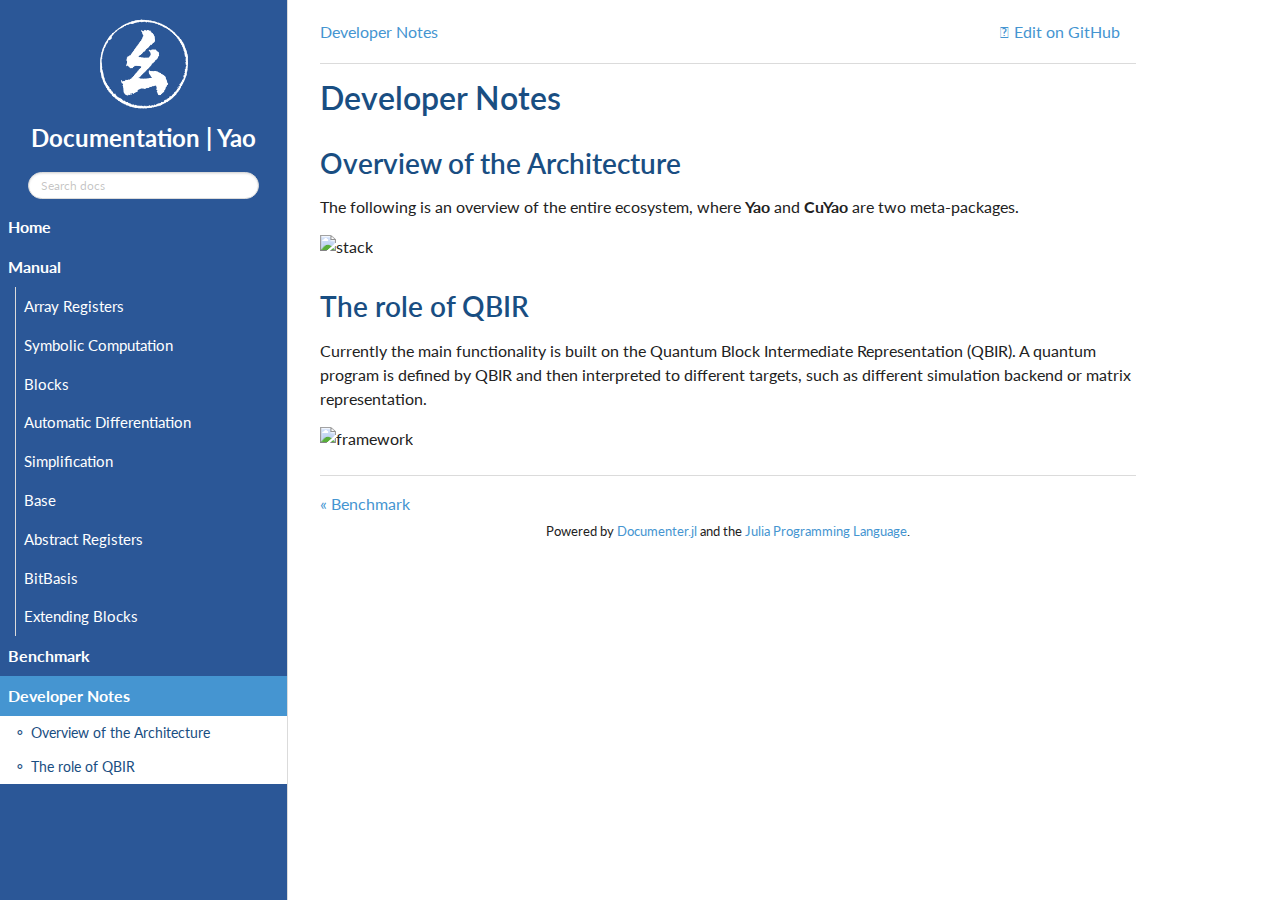
==== dev/dev/index.html @ 6c4d2ef2 "build based on 94b2164" ====
<!DOCTYPE html>
<html lang="en"><head><meta charset="UTF-8"/><meta name="viewport" content="width=device-width, initial-scale=1.0"/><title>Developer Notes · Documentation | Yao</title><link href="https://fonts.googleapis.com/css?family=Lato|Roboto+Mono" rel="stylesheet" type="text/css"/><link href="https://cdnjs.cloudflare.com/ajax/libs/font-awesome/5.15.0/css/fontawesome.min.css" rel="stylesheet" type="text/css"/><link href="https://cdnjs.cloudflare.com/ajax/libs/font-awesome/5.15.0/css/solid.min.css" rel="stylesheet" type="text/css"/><link href="https://cdnjs.cloudflare.com/ajax/libs/font-awesome/5.15.0/css/brands.min.css" rel="stylesheet" type="text/css"/><link href="https://cdnjs.cloudflare.com/ajax/libs/KaTeX/0.11.1/katex.min.css" rel="stylesheet" type="text/css"/><script>documenterBaseURL=".."</script><script src="https://cdnjs.cloudflare.com/ajax/libs/require.js/2.3.6/require.min.js" data-main="../assets/documenter.js"></script><script src="../siteinfo.js"></script><script src="../../versions.js"></script><link class="docs-theme-link" rel="stylesheet" type="text/css" href="../assets/themes/documenter-dark.css" data-theme-name="documenter-dark" data-theme-primary-dark/><link class="docs-theme-link" rel="stylesheet" type="text/css" href="../assets/themes/documenter-light.css" data-theme-name="documenter-light" data-theme-primary/><script src="../assets/themeswap.js"></script><link href="../assets/themes/indigo.css" rel="stylesheet" type="text/css"/><link href="https://yaoquantum.org/assets/favicon-light.ico" rel="icon" type="image/x-icon"/><link href="https://cdnjs.cloudflare.com/ajax/libs/tocbot/4.11.1/tocbot.css" rel="stylesheet" type="text/css"/><style> .toc-list { padding-left: 20px; } @media only screen and (min-width: 1841px) { .docs-main { margin-left: 40rem !important } } </style></head><body><div id="documenter"><div class="js-toc" style="margin-left: 100rem;min-width: 25rem;z-index: 10;display: block;position: fixed; top: 0"></div><nav class="docs-sidebar"><a class="docs-logo" href="../index.html"><img src="../assets/logo.png" alt="Documentation | Yao logo"/></a><div class="docs-package-name"><span class="docs-autofit">Documentation | Yao</span></div><form class="docs-search" action="../search.html"><input class="docs-search-query" id="documenter-search-query" name="q" type="text" placeholder="Search docs"/></form><ul class="docs-menu"><li><a class="tocitem" href="../index.html">Home</a></li><li><span class="tocitem">Manual</span><ul><li><a class="tocitem" href="../man/array_registers.html">Array Registers</a></li><li><a class="tocitem" href="../man/symbolic.html">Symbolic Computation</a></li><li><a class="tocitem" href="../man/blocks.html">Blocks</a></li><li><a class="tocitem" href="../man/automatic_differentiation.html">Automatic Differentiation</a></li><li><a class="tocitem" href="../man/simplification.html">Simplification</a></li><li><a class="tocitem" href="../man/base.html">Base</a></li><li><a class="tocitem" href="../man/registers.html">Abstract Registers</a></li><li><a class="tocitem" href="../man/bitbasis.html">BitBasis</a></li><li><a class="tocitem" href="../man/extending_blocks.html">Extending Blocks</a></li></ul></li><li><a class="tocitem" href="../benchmarks.html">Benchmark</a></li><li class="is-active"><a class="tocitem" href="index.html">Developer Notes</a><ul class="internal"><li><a class="tocitem" href="#Overview-of-the-Architecture"><span>Overview of the Architecture</span></a></li><li><a class="tocitem" href="#The-role-of-QBIR"><span>The role of QBIR</span></a></li></ul></li></ul><div class="docs-version-selector field has-addons"><div class="control"><span class="docs-label button is-static is-size-7">Version</span></div><div class="docs-selector control is-expanded"><div class="select is-fullwidth is-size-7"><select id="documenter-version-selector"></select></div></div></div></nav><div class="js-toc-content docs-main"><header class="docs-navbar"><nav class="breadcrumb"><ul class="is-hidden-mobile"><li class="is-active"><a href="index.html">Developer Notes</a></li></ul><ul class="is-hidden-tablet"><li class="is-active"><a href="index.html">Developer Notes</a></li></ul></nav><div class="docs-right"><a class="docs-edit-link" href="https://github.com/VarLad/Yao.jl/blob/master/docs/src/dev/index.md" title="Edit on GitHub"><span class="docs-icon fab"></span><span class="docs-label is-hidden-touch">Edit on GitHub</span></a><a class="docs-settings-button fas fa-cog" id="documenter-settings-button" href="#" title="Settings"></a><a class="docs-sidebar-button fa fa-bars is-hidden-desktop" id="documenter-sidebar-button" href="#"></a></div></header><article class="content" id="documenter-page"><h1 id="Developer-Notes"><a class="docs-heading-anchor" href="#Developer-Notes">Developer Notes</a><a id="Developer-Notes-1"></a><a class="docs-heading-anchor-permalink" href="#Developer-Notes" title="Permalink"></a></h1><h2 id="Overview-of-the-Architecture"><a class="docs-heading-anchor" href="#Overview-of-the-Architecture">Overview of the Architecture</a><a id="Overview-of-the-Architecture-1"></a><a class="docs-heading-anchor-permalink" href="#Overview-of-the-Architecture" title="Permalink"></a></h2><p>The following is an overview of the entire ecosystem, where <strong>Yao</strong> and <strong>CuYao</strong> are two meta-packages.</p><p><img src="../assets/images/stack.png" alt="stack"/></p><h2 id="The-role-of-QBIR"><a class="docs-heading-anchor" href="#The-role-of-QBIR">The role of QBIR</a><a id="The-role-of-QBIR-1"></a><a class="docs-heading-anchor-permalink" href="#The-role-of-QBIR" title="Permalink"></a></h2><p>Currently the main functionality is built on the Quantum Block Intermediate Representation (QBIR). A quantum program is defined by QBIR and then interpreted to different targets, such as different simulation backend or matrix representation.</p><p><img src="../assets/images/YaoFramework.png" alt="framework"/></p></article><nav class="docs-footer"><a class="docs-footer-prevpage" href="../benchmarks.html">« Benchmark</a><div class="flexbox-break"></div><p class="footer-message">Powered by <a href="https://github.com/JuliaDocs/Documenter.jl">Documenter.jl</a> and the <a href="https://julialang.org/">Julia Programming Language</a>.</p></nav></div><div class="modal" id="documenter-settings"><div class="modal-background"></div><div class="modal-card"><header class="modal-card-head"><p class="modal-card-title">Settings</p><button class="delete"></button></header><section class="modal-card-body"><p><label class="label">Theme</label><div class="select"><select id="documenter-themepicker"><option value="documenter-light">documenter-light</option><option value="documenter-dark">documenter-dark</option></select></div></p><hr/><p>This document was generated with <a href="https://github.com/JuliaDocs/Documenter.jl">Documenter.jl</a> on <span class="colophon-date" title="Tuesday 8 June 2021 19:44">Tuesday 8 June 2021</span>. Using Julia version 1.6.1.</p></section><footer class="modal-card-foot"></footer></div></div></div><script src="https://cdnjs.cloudflare.com/ajax/libs/tocbot/4.11.1/tocbot.min.js"></script><script>
tocbot.init({
  // Where to render the table of contents.
  tocSelector: '.js-toc',
  // Where to grab the headings to build the table of contents.
  contentSelector: '.js-toc-content',
  // Which headings to grab inside of the contentSelector element.
  headingSelector: 'h1, h2, h3, h4',
  // For headings inside relative or absolute positioned containers within content.
  hasInnerContainers: true,
});
</script></body></html>
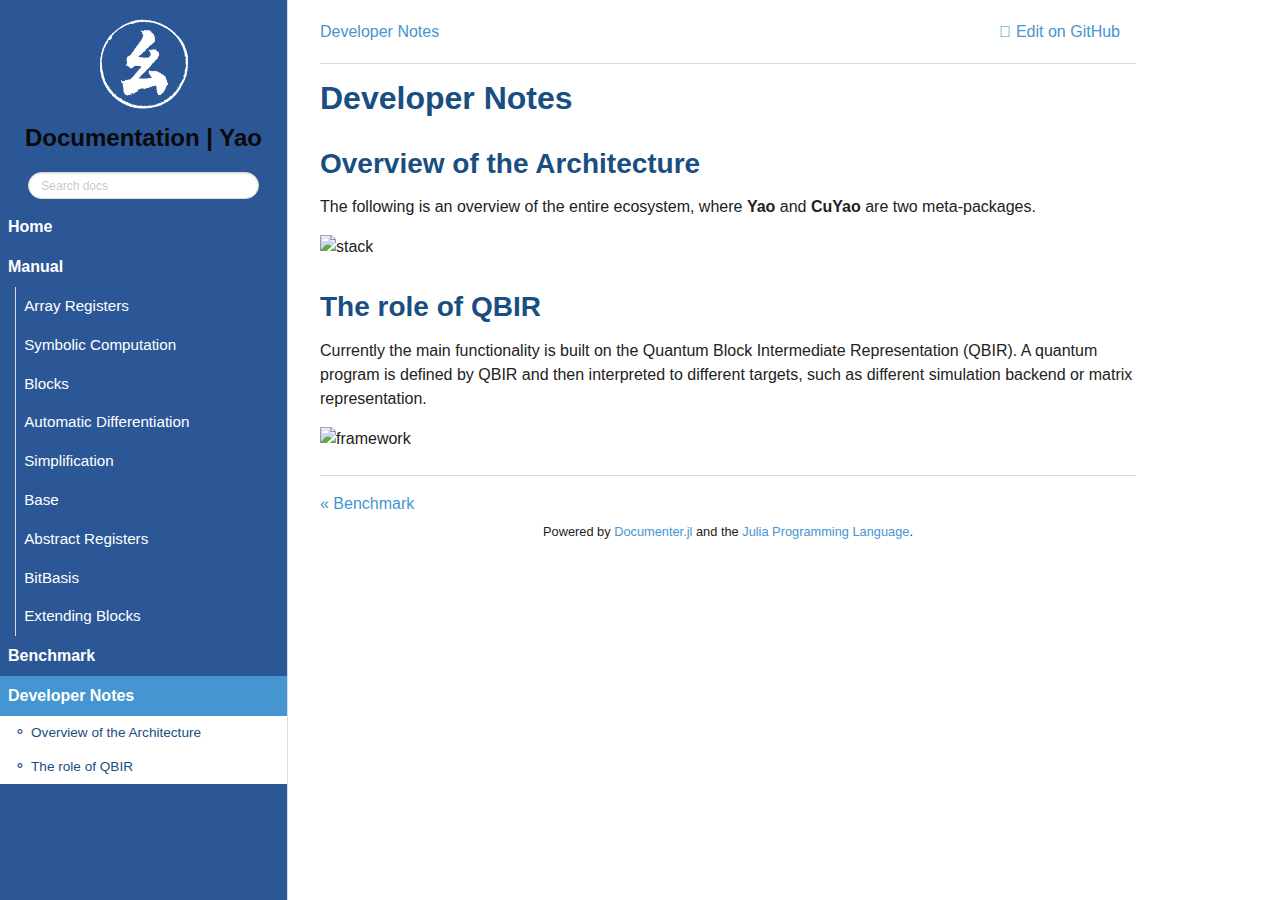
==== commit 5285f1f0: "build based on a14628a" ====
--- a/dev/dev/index.html
+++ b/dev/dev/index.html
@@ -1,5 +1,5 @@
 <!DOCTYPE html>
-<html lang="en"><head><meta charset="UTF-8"/><meta name="viewport" content="width=device-width, initial-scale=1.0"/><title>Developer Notes · Documentation | Yao</title><link href="https://fonts.googleapis.com/css?family=Lato|Roboto+Mono" rel="stylesheet" type="text/css"/><link href="https://cdnjs.cloudflare.com/ajax/libs/font-awesome/5.15.0/css/fontawesome.min.css" rel="stylesheet" type="text/css"/><link href="https://cdnjs.cloudflare.com/ajax/libs/font-awesome/5.15.0/css/solid.min.css" rel="stylesheet" type="text/css"/><link href="https://cdnjs.cloudflare.com/ajax/libs/font-awesome/5.15.0/css/brands.min.css" rel="stylesheet" type="text/css"/><link href="https://cdnjs.cloudflare.com/ajax/libs/KaTeX/0.11.1/katex.min.css" rel="stylesheet" type="text/css"/><script>documenterBaseURL=".."</script><script src="https://cdnjs.cloudflare.com/ajax/libs/require.js/2.3.6/require.min.js" data-main="../assets/documenter.js"></script><script src="../siteinfo.js"></script><script src="../../versions.js"></script><link class="docs-theme-link" rel="stylesheet" type="text/css" href="../assets/themes/documenter-dark.css" data-theme-name="documenter-dark" data-theme-primary-dark/><link class="docs-theme-link" rel="stylesheet" type="text/css" href="../assets/themes/documenter-light.css" data-theme-name="documenter-light" data-theme-primary/><script src="../assets/themeswap.js"></script><link href="../assets/themes/indigo.css" rel="stylesheet" type="text/css"/><link href="https://yaoquantum.org/assets/favicon-light.ico" rel="icon" type="image/x-icon"/><link href="https://cdnjs.cloudflare.com/ajax/libs/tocbot/4.11.1/tocbot.css" rel="stylesheet" type="text/css"/><style> .toc-list { padding-left: 20px; } @media only screen and (min-width: 1841px) { .docs-main { margin-left: 40rem !important } } </style></head><body><div id="documenter"><div class="js-toc" style="margin-left: 100rem;min-width: 25rem;z-index: 10;display: block;position: fixed; top: 0"></div><nav class="docs-sidebar"><a class="docs-logo" href="../index.html"><img src="../assets/logo.png" alt="Documentation | Yao logo"/></a><div class="docs-package-name"><span class="docs-autofit">Documentation | Yao</span></div><form class="docs-search" action="../search.html"><input class="docs-search-query" id="documenter-search-query" name="q" type="text" placeholder="Search docs"/></form><ul class="docs-menu"><li><a class="tocitem" href="../index.html">Home</a></li><li><span class="tocitem">Manual</span><ul><li><a class="tocitem" href="../man/array_registers.html">Array Registers</a></li><li><a class="tocitem" href="../man/symbolic.html">Symbolic Computation</a></li><li><a class="tocitem" href="../man/blocks.html">Blocks</a></li><li><a class="tocitem" href="../man/automatic_differentiation.html">Automatic Differentiation</a></li><li><a class="tocitem" href="../man/simplification.html">Simplification</a></li><li><a class="tocitem" href="../man/base.html">Base</a></li><li><a class="tocitem" href="../man/registers.html">Abstract Registers</a></li><li><a class="tocitem" href="../man/bitbasis.html">BitBasis</a></li><li><a class="tocitem" href="../man/extending_blocks.html">Extending Blocks</a></li></ul></li><li><a class="tocitem" href="../benchmarks.html">Benchmark</a></li><li class="is-active"><a class="tocitem" href="index.html">Developer Notes</a><ul class="internal"><li><a class="tocitem" href="#Overview-of-the-Architecture"><span>Overview of the Architecture</span></a></li><li><a class="tocitem" href="#The-role-of-QBIR"><span>The role of QBIR</span></a></li></ul></li></ul><div class="docs-version-selector field has-addons"><div class="control"><span class="docs-label button is-static is-size-7">Version</span></div><div class="docs-selector control is-expanded"><div class="select is-fullwidth is-size-7"><select id="documenter-version-selector"></select></div></div></div></nav><div class="js-toc-content docs-main"><header class="docs-navbar"><nav class="breadcrumb"><ul class="is-hidden-mobile"><li class="is-active"><a href="index.html">Developer Notes</a></li></ul><ul class="is-hidden-tablet"><li class="is-active"><a href="index.html">Developer Notes</a></li></ul></nav><div class="docs-right"><a class="docs-edit-link" href="https://github.com/VarLad/Yao.jl/blob/master/docs/src/dev/index.md" title="Edit on GitHub"><span class="docs-icon fab"></span><span class="docs-label is-hidden-touch">Edit on GitHub</span></a><a class="docs-settings-button fas fa-cog" id="documenter-settings-button" href="#" title="Settings"></a><a class="docs-sidebar-button fa fa-bars is-hidden-desktop" id="documenter-sidebar-button" href="#"></a></div></header><article class="content" id="documenter-page"><h1 id="Developer-Notes"><a class="docs-heading-anchor" href="#Developer-Notes">Developer Notes</a><a id="Developer-Notes-1"></a><a class="docs-heading-anchor-permalink" href="#Developer-Notes" title="Permalink"></a></h1><h2 id="Overview-of-the-Architecture"><a class="docs-heading-anchor" href="#Overview-of-the-Architecture">Overview of the Architecture</a><a id="Overview-of-the-Architecture-1"></a><a class="docs-heading-anchor-permalink" href="#Overview-of-the-Architecture" title="Permalink"></a></h2><p>The following is an overview of the entire ecosystem, where <strong>Yao</strong> and <strong>CuYao</strong> are two meta-packages.</p><p><img src="../assets/images/stack.png" alt="stack"/></p><h2 id="The-role-of-QBIR"><a class="docs-heading-anchor" href="#The-role-of-QBIR">The role of QBIR</a><a id="The-role-of-QBIR-1"></a><a class="docs-heading-anchor-permalink" href="#The-role-of-QBIR" title="Permalink"></a></h2><p>Currently the main functionality is built on the Quantum Block Intermediate Representation (QBIR). A quantum program is defined by QBIR and then interpreted to different targets, such as different simulation backend or matrix representation.</p><p><img src="../assets/images/YaoFramework.png" alt="framework"/></p></article><nav class="docs-footer"><a class="docs-footer-prevpage" href="../benchmarks.html">« Benchmark</a><div class="flexbox-break"></div><p class="footer-message">Powered by <a href="https://github.com/JuliaDocs/Documenter.jl">Documenter.jl</a> and the <a href="https://julialang.org/">Julia Programming Language</a>.</p></nav></div><div class="modal" id="documenter-settings"><div class="modal-background"></div><div class="modal-card"><header class="modal-card-head"><p class="modal-card-title">Settings</p><button class="delete"></button></header><section class="modal-card-body"><p><label class="label">Theme</label><div class="select"><select id="documenter-themepicker"><option value="documenter-light">documenter-light</option><option value="documenter-dark">documenter-dark</option></select></div></p><hr/><p>This document was generated with <a href="https://github.com/JuliaDocs/Documenter.jl">Documenter.jl</a> on <span class="colophon-date" title="Tuesday 8 June 2021 19:44">Tuesday 8 June 2021</span>. Using Julia version 1.6.1.</p></section><footer class="modal-card-foot"></footer></div></div></div><script src="https://cdnjs.cloudflare.com/ajax/libs/tocbot/4.11.1/tocbot.min.js"></script><script>
+<html lang="en"><head><meta charset="UTF-8"/><meta name="viewport" content="width=device-width, initial-scale=1.0"/><title>Developer Notes · Documentation | Yao</title><script data-outdated-warner src="../assets/warner.js"></script><link href="https://cdnjs.cloudflare.com/ajax/libs/lato-font/3.0.0/css/lato-font.min.css" rel="stylesheet" type="text/css"/><link href="https://cdnjs.cloudflare.com/ajax/libs/juliamono/0.039/juliamono-regular.css" rel="stylesheet" type="text/css"/><link href="https://cdnjs.cloudflare.com/ajax/libs/font-awesome/5.15.3/css/fontawesome.min.css" rel="stylesheet" type="text/css"/><link href="https://cdnjs.cloudflare.com/ajax/libs/font-awesome/5.15.3/css/solid.min.css" rel="stylesheet" type="text/css"/><link href="https://cdnjs.cloudflare.com/ajax/libs/font-awesome/5.15.3/css/brands.min.css" rel="stylesheet" type="text/css"/><link href="https://cdnjs.cloudflare.com/ajax/libs/KaTeX/0.13.11/katex.min.css" rel="stylesheet" type="text/css"/><script>documenterBaseURL=".."</script><script src="https://cdnjs.cloudflare.com/ajax/libs/require.js/2.3.6/require.min.js" data-main="../assets/documenter.js"></script><script src="../siteinfo.js"></script><script src="../../versions.js"></script><link class="docs-theme-link" rel="stylesheet" type="text/css" href="../assets/themes/documenter-dark.css" data-theme-name="documenter-dark" data-theme-primary-dark/><link class="docs-theme-link" rel="stylesheet" type="text/css" href="../assets/themes/documenter-light.css" data-theme-name="documenter-light" data-theme-primary/><script src="../assets/themeswap.js"></script><link href="../assets/themes/indigo.css" rel="stylesheet" type="text/css"/><link href="https://yaoquantum.org/assets/favicon-light.ico" rel="icon" type="image/x-icon"/><link href="https://cdnjs.cloudflare.com/ajax/libs/tocbot/4.11.1/tocbot.css" rel="stylesheet" type="text/css"/><style> .toc-list { padding-left: 20px; } @media only screen and (min-width: 1841px) { .docs-main { margin-left: 40rem !important } } @media only screen and (max-width: 1589px) { .js-toc { display: none !important; } } </style></head><body><div id="documenter"><div class="js-toc" style="right: 0;min-width: 25rem;z-index: 10;display: block;position: fixed; top: 0"></div><nav class="docs-sidebar"><a class="docs-logo" href="../index.html"><img src="../assets/logo.png" alt="Documentation | Yao logo"/></a><div class="docs-package-name"><span class="docs-autofit"><a href="../index.html">Documentation | Yao</a></span></div><form class="docs-search" action="../search.html"><input class="docs-search-query" id="documenter-search-query" name="q" type="text" placeholder="Search docs"/></form><ul class="docs-menu"><li><a class="tocitem" href="../index.html">Home</a></li><li><span class="tocitem">Manual</span><ul><li><a class="tocitem" href="../man/array_registers.html">Array Registers</a></li><li><a class="tocitem" href="../man/symbolic.html">Symbolic Computation</a></li><li><a class="tocitem" href="../man/blocks.html">Blocks</a></li><li><a class="tocitem" href="../man/automatic_differentiation.html">Automatic Differentiation</a></li><li><a class="tocitem" href="../man/simplification.html">Simplification</a></li><li><a class="tocitem" href="../man/base.html">Base</a></li><li><a class="tocitem" href="../man/registers.html">Abstract Registers</a></li><li><a class="tocitem" href="../man/bitbasis.html">BitBasis</a></li><li><a class="tocitem" href="../man/extending_blocks.html">Extending Blocks</a></li></ul></li><li><a class="tocitem" href="../benchmarks.html">Benchmark</a></li><li class="is-active"><a class="tocitem" href="index.html">Developer Notes</a><ul class="internal"><li><a class="tocitem" href="#Overview-of-the-Architecture"><span>Overview of the Architecture</span></a></li><li><a class="tocitem" href="#The-role-of-QBIR"><span>The role of QBIR</span></a></li></ul></li></ul><div class="docs-version-selector field has-addons"><div class="control"><span class="docs-label button is-static is-size-7">Version</span></div><div class="docs-selector control is-expanded"><div class="select is-fullwidth is-size-7"><select id="documenter-version-selector"></select></div></div></div></nav><div class="js-toc-content docs-main"><header class="docs-navbar"><nav class="breadcrumb"><ul class="is-hidden-mobile"><li class="is-active"><a href="index.html">Developer Notes</a></li></ul><ul class="is-hidden-tablet"><li class="is-active"><a href="index.html">Developer Notes</a></li></ul></nav><div class="docs-right"><a class="docs-edit-link" href="https://github.com/VarLad/Yao.jl/blob/master/docs/src/dev/index.md" title="Edit on GitHub"><span class="docs-icon fab"></span><span class="docs-label is-hidden-touch">Edit on GitHub</span></a><a class="docs-settings-button fas fa-cog" id="documenter-settings-button" href="#" title="Settings"></a><a class="docs-sidebar-button fa fa-bars is-hidden-desktop" id="documenter-sidebar-button" href="#"></a></div></header><article class="content" id="documenter-page"><h1 id="Developer-Notes"><a class="docs-heading-anchor" href="#Developer-Notes">Developer Notes</a><a id="Developer-Notes-1"></a><a class="docs-heading-anchor-permalink" href="#Developer-Notes" title="Permalink"></a></h1><h2 id="Overview-of-the-Architecture"><a class="docs-heading-anchor" href="#Overview-of-the-Architecture">Overview of the Architecture</a><a id="Overview-of-the-Architecture-1"></a><a class="docs-heading-anchor-permalink" href="#Overview-of-the-Architecture" title="Permalink"></a></h2><p>The following is an overview of the entire ecosystem, where <strong>Yao</strong> and <strong>CuYao</strong> are two meta-packages.</p><p><img src="../assets/images/stack.png" alt="stack"/></p><h2 id="The-role-of-QBIR"><a class="docs-heading-anchor" href="#The-role-of-QBIR">The role of QBIR</a><a id="The-role-of-QBIR-1"></a><a class="docs-heading-anchor-permalink" href="#The-role-of-QBIR" title="Permalink"></a></h2><p>Currently the main functionality is built on the Quantum Block Intermediate Representation (QBIR). A quantum program is defined by QBIR and then interpreted to different targets, such as different simulation backend or matrix representation.</p><p><img src="../assets/images/YaoFramework.png" alt="framework"/></p></article><nav class="docs-footer"><a class="docs-footer-prevpage" href="../benchmarks.html">« Benchmark</a><div class="flexbox-break"></div><p class="footer-message">Powered by <a href="https://github.com/JuliaDocs/Documenter.jl">Documenter.jl</a> and the <a href="https://julialang.org/">Julia Programming Language</a>.</p></nav></div><div class="modal" id="documenter-settings"><div class="modal-background"></div><div class="modal-card"><header class="modal-card-head"><p class="modal-card-title">Settings</p><button class="delete"></button></header><section class="modal-card-body"><p><label class="label">Theme</label><div class="select"><select id="documenter-themepicker"><option value="documenter-light">documenter-light</option><option value="documenter-dark">documenter-dark</option></select></div></p><hr/><p>This document was generated with <a href="https://github.com/JuliaDocs/Documenter.jl">Documenter.jl</a> on <span class="colophon-date" title="Sunday 20 June 2021 17:07">Sunday 20 June 2021</span>. Using Julia version 1.6.1.</p></section><footer class="modal-card-foot"></footer></div></div></div><script src="https://cdnjs.cloudflare.com/ajax/libs/tocbot/4.11.1/tocbot.min.js"></script><script>
 tocbot.init({
   // Where to render the table of contents.
   tocSelector: '.js-toc',
--- a/dev/assets/themes/documenter-dark.css
+++ b/dev/assets/themes/documenter-dark.css
@@ -753,19 +753,19 @@
   font-weight: 700 !important; }
 
 .is-family-primary {
-  font-family: "Lato", -apple-system, BlinkMacSystemFont, "Segoe UI", "Helvetica Neue", "Helvetica", "Arial", sans-serif !important; }
+  font-family: "Lato Medium", -apple-system, BlinkMacSystemFont, "Segoe UI", "Helvetica Neue", "Helvetica", "Arial", sans-serif !important; }
 
 .is-family-secondary {
-  font-family: "Lato", -apple-system, BlinkMacSystemFont, "Segoe UI", "Helvetica Neue", "Helvetica", "Arial", sans-serif !important; }
+  font-family: "Lato Medium", -apple-system, BlinkMacSystemFont, "Segoe UI", "Helvetica Neue", "Helvetica", "Arial", sans-serif !important; }
 
 .is-family-sans-serif {
-  font-family: "Lato", -apple-system, BlinkMacSystemFont, "Segoe UI", "Helvetica Neue", "Helvetica", "Arial", sans-serif !important; }
+  font-family: "Lato Medium", -apple-system, BlinkMacSystemFont, "Segoe UI", "Helvetica Neue", "Helvetica", "Arial", sans-serif !important; }
 
 .is-family-monospace {
-  font-family: "Roboto Mono", "SFMono-Regular", "Menlo", "Consolas", "Liberation Mono", "DejaVu Sans Mono", monospace !important; }
+  font-family: "JuliaMono", "SFMono-Regular", "Menlo", "Consolas", "Liberation Mono", "DejaVu Sans Mono", monospace !important; }
 
 .is-family-code {
-  font-family: "Roboto Mono", "SFMono-Regular", "Menlo", "Consolas", "Liberation Mono", "DejaVu Sans Mono", monospace !important; }
+  font-family: "JuliaMono", "SFMono-Regular", "Menlo", "Consolas", "Liberation Mono", "DejaVu Sans Mono", monospace !important; }
 
 .is-block {
   display: block !important; }
@@ -1070,9 +1070,13 @@
  *
  * The main container is <div> that is identified by id #documenter.
  */
-  /* a11y-dark theme */
-  /* Based on the Tomorrow Night Eighties theme: https://github.com/isagalaev/highlight.js/blob/master/src/styles/tomorrow-night-eighties.css */
-  /* @author: ericwbailey */
+  /*!
+  Theme: a11y-dark
+  Author: @ericwbailey
+  Maintainer: @ericwbailey
+
+  Based on the Tomorrow Night Eighties theme: https://github.com/isagalaev/highlight.js/blob/master/src/styles/tomorrow-night-eighties.css
+*/
   /* Comment */
   /* Red */
   /* Orange */
@@ -1103,12 +1107,12 @@
   html.theme--documenter-dark input,
   html.theme--documenter-dark select,
   html.theme--documenter-dark textarea {
-    font-family: "Lato", -apple-system, BlinkMacSystemFont, "Segoe UI", "Helvetica Neue", "Helvetica", "Arial", sans-serif; }
+    font-family: "Lato Medium", -apple-system, BlinkMacSystemFont, "Segoe UI", "Helvetica Neue", "Helvetica", "Arial", sans-serif; }
   html.theme--documenter-dark code,
   html.theme--documenter-dark pre {
     -moz-osx-font-smoothing: auto;
     -webkit-font-smoothing: auto;
-    font-family: "Roboto Mono", "SFMono-Regular", "Menlo", "Consolas", "Liberation Mono", "DejaVu Sans Mono", monospace; }
+    font-family: "JuliaMono", "SFMono-Regular", "Menlo", "Consolas", "Liberation Mono", "DejaVu Sans Mono", monospace; }
   html.theme--documenter-dark body {
     color: #fff;
     font-size: 1em;
@@ -7279,6 +7283,28 @@
       opacity: 1; }
   html.theme--documenter-dark .documenter-example-output {
     background-color: #1f2424; }
+  html.theme--documenter-dark .outdated-warning-overlay {
+    position: fixed;
+    top: 0;
+    left: 0;
+    right: 0;
+    box-shadow: 0 0 10px rgba(0, 0, 0, 0.3);
+    z-index: 999;
+    background-color: #282f2f;
+    border-bottom: 3px solid #9e1b0d;
+    padding: 10px 35px;
+    text-align: center;
+    font-size: 15px; }
+    html.theme--documenter-dark .outdated-warning-overlay .outdated-warning-closer {
+      position: absolute;
+      top: calc(50% - 10px);
+      right: 18px;
+      cursor: pointer;
+      width: 12px; }
+    html.theme--documenter-dark .outdated-warning-overlay a {
+      color: #1abc9c; }
+      html.theme--documenter-dark .outdated-warning-overlay a:hover {
+        color: #1dd2af; }
   html.theme--documenter-dark .content pre {
     border: 1px solid #5e6d6f; }
   html.theme--documenter-dark .content code {
@@ -7448,6 +7474,8 @@
       padding: 0.5rem 0; }
       html.theme--documenter-dark #documenter .docs-sidebar .docs-package-name .docs-autofit {
         max-width: 16.2rem; }
+      html.theme--documenter-dark #documenter .docs-sidebar .docs-package-name a, html.theme--documenter-dark #documenter .docs-sidebar .docs-package-name a:hover {
+        color: #fff; }
     html.theme--documenter-dark #documenter .docs-sidebar .docs-version-selector {
       border-top: 1px solid #5e6d6f;
       display: none;
@@ -7574,6 +7602,9 @@
     overflow-y: scroll;
     text-rendering: optimizeLegibility;
     text-size-adjust: 100%; }
+  html.theme--documenter-dark .hljs {
+    background: #2b2b2b;
+    color: #f8f8f2; }
   html.theme--documenter-dark .hljs-comment,
   html.theme--documenter-dark .hljs-quote {
     color: #d4d0ab; }
@@ -7588,7 +7619,6 @@
     color: #ffa07a; }
   html.theme--documenter-dark .hljs-number,
   html.theme--documenter-dark .hljs-built_in,
-  html.theme--documenter-dark .hljs-builtin-name,
   html.theme--documenter-dark .hljs-literal,
   html.theme--documenter-dark .hljs-type,
   html.theme--documenter-dark .hljs-params,
@@ -7608,12 +7638,6 @@
   html.theme--documenter-dark .hljs-keyword,
   html.theme--documenter-dark .hljs-selector-tag {
     color: #dcc6e0; }
-  html.theme--documenter-dark .hljs {
-    display: block;
-    overflow-x: auto;
-    background: #2b2b2b;
-    color: #f8f8f2;
-    padding: 0.5em; }
   html.theme--documenter-dark .hljs-emphasis {
     font-style: italic; }
   html.theme--documenter-dark .hljs-strong {
@@ -7622,7 +7646,6 @@
     html.theme--documenter-dark .hljs-addition,
     html.theme--documenter-dark .hljs-attribute,
     html.theme--documenter-dark .hljs-built_in,
-    html.theme--documenter-dark .hljs-builtin-name,
     html.theme--documenter-dark .hljs-bullet,
     html.theme--documenter-dark .hljs-comment,
     html.theme--documenter-dark .hljs-link,
--- a/dev/assets/themes/documenter-light.css
+++ b/dev/assets/themes/documenter-light.css
@@ -310,13 +310,13 @@
 input,
 select,
 textarea {
-  font-family: "Lato", -apple-system, BlinkMacSystemFont, "Segoe UI", "Helvetica Neue", "Helvetica", "Arial", sans-serif; }
+  font-family: "Lato Medium", -apple-system, BlinkMacSystemFont, "Segoe UI", "Helvetica Neue", "Helvetica", "Arial", sans-serif; }
 
 code,
 pre {
   -moz-osx-font-smoothing: auto;
   -webkit-font-smoothing: auto;
-  font-family: "Roboto Mono", "SFMono-Regular", "Menlo", "Consolas", "Liberation Mono", "DejaVu Sans Mono", monospace; }
+  font-family: "JuliaMono", "SFMono-Regular", "Menlo", "Consolas", "Liberation Mono", "DejaVu Sans Mono", monospace; }
 
 body {
   color: #222222;
@@ -853,19 +853,19 @@
   font-weight: 700 !important; }
 
 .is-family-primary {
-  font-family: "Lato", -apple-system, BlinkMacSystemFont, "Segoe UI", "Helvetica Neue", "Helvetica", "Arial", sans-serif !important; }
+  font-family: "Lato Medium", -apple-system, BlinkMacSystemFont, "Segoe UI", "Helvetica Neue", "Helvetica", "Arial", sans-serif !important; }
 
 .is-family-secondary {
-  font-family: "Lato", -apple-system, BlinkMacSystemFont, "Segoe UI", "Helvetica Neue", "Helvetica", "Arial", sans-serif !important; }
+  font-family: "Lato Medium", -apple-system, BlinkMacSystemFont, "Segoe UI", "Helvetica Neue", "Helvetica", "Arial", sans-serif !important; }
 
 .is-family-sans-serif {
-  font-family: "Lato", -apple-system, BlinkMacSystemFont, "Segoe UI", "Helvetica Neue", "Helvetica", "Arial", sans-serif !important; }
+  font-family: "Lato Medium", -apple-system, BlinkMacSystemFont, "Segoe UI", "Helvetica Neue", "Helvetica", "Arial", sans-serif !important; }
 
 .is-family-monospace {
-  font-family: "Roboto Mono", "SFMono-Regular", "Menlo", "Consolas", "Liberation Mono", "DejaVu Sans Mono", monospace !important; }
+  font-family: "JuliaMono", "SFMono-Regular", "Menlo", "Consolas", "Liberation Mono", "DejaVu Sans Mono", monospace !important; }
 
 .is-family-code {
-  font-family: "Roboto Mono", "SFMono-Regular", "Menlo", "Consolas", "Liberation Mono", "DejaVu Sans Mono", monospace !important; }
+  font-family: "JuliaMono", "SFMono-Regular", "Menlo", "Consolas", "Liberation Mono", "DejaVu Sans Mono", monospace !important; }
 
 .is-block {
   display: block !important; }
@@ -7138,7 +7138,7 @@
     .admonition.is-default > .admonition-body {
       color: #fff; }
   .admonition.is-info {
-    background-color: #b8dffa;
+    background-color: #def0fd;
     border-color: #209cee; }
     .admonition.is-info > .admonition-header {
       background-color: #209cee;
@@ -7146,7 +7146,7 @@
     .admonition.is-info > .admonition-body {
       color: rgba(0, 0, 0, 0.7); }
   .admonition.is-success {
-    background-color: #9beeb8;
+    background-color: #bdf4d1;
     border-color: #22c35b; }
     .admonition.is-success > .admonition-header {
       background-color: #22c35b;
@@ -7162,15 +7162,15 @@
     .admonition.is-warning > .admonition-body {
       color: rgba(0, 0, 0, 0.7); }
   .admonition.is-danger {
-    background-color: #ff857e;
+    background-color: #ffaba7;
     border-color: #da0b00; }
     .admonition.is-danger > .admonition-header {
       background-color: #da0b00;
       color: #fff; }
     .admonition.is-danger > .admonition-body {
-      color: #fff; }
+      color: rgba(0, 0, 0, 0.7); }
   .admonition.is-compat {
-    background-color: #99e6f0;
+    background-color: #bdeff5;
     border-color: #1db5c9; }
     .admonition.is-compat > .admonition-header {
       background-color: #1db5c9;
@@ -7241,6 +7241,30 @@
 
 .documenter-example-output {
   background-color: white; }
+
+.outdated-warning-overlay {
+  position: fixed;
+  top: 0;
+  left: 0;
+  right: 0;
+  box-shadow: 0 0 10px rgba(0, 0, 0, 0.3);
+  z-index: 999;
+  background-color: #ffaba7;
+  color: rgba(0, 0, 0, 0.7);
+  border-bottom: 3px solid #da0b00;
+  padding: 10px 35px;
+  text-align: center;
+  font-size: 15px; }
+  .outdated-warning-overlay .outdated-warning-closer {
+    position: absolute;
+    top: calc(50% - 10px);
+    right: 18px;
+    cursor: pointer;
+    width: 12px; }
+  .outdated-warning-overlay a {
+    color: #2e63b8; }
+    .outdated-warning-overlay a:hover {
+      color: #363636; }
 
 .content pre {
   border: 1px solid #dbdbdb; }
@@ -7432,6 +7456,8 @@
     padding: 0.5rem 0; }
     #documenter .docs-sidebar .docs-package-name .docs-autofit {
       max-width: 16.2rem; }
+    #documenter .docs-sidebar .docs-package-name a, #documenter .docs-sidebar .docs-package-name a:hover {
+      color: #0a0a0a; }
   #documenter .docs-sidebar .docs-version-selector {
     border-top: 1px solid #dbdbdb;
     display: none;
@@ -7553,29 +7579,54 @@
   #documenter .docs-main #documenter-search-results .docs-highlight {
     background-color: yellow; }
 
+/*!
+  Theme: Default
+  Description: Original highlight.js style
+  Author: (c) Ivan Sagalaev <maniac@softwaremaniacs.org>
+  Maintainer: @highlightjs/core-team
+  Website: https://highlightjs.org/
+  License: see project LICENSE
+  Touched: 2021
+*/
 /*
-
-Original highlight.js style (c) Ivan Sagalaev <maniac@softwaremaniacs.org>
-
+This is left on purpose making default.css the single file that can be lifted
+as-is from the repository directly without the need for a build step
+
+Typically this "required" baseline CSS is added by `makestuff.js` during build.
 */
-.hljs {
+pre code.hljs {
   display: block;
   overflow-x: auto;
-  padding: 0.5em;
-  background: #F0F0F0; }
+  padding: 1em; }
+
+code.hljs {
+  padding: 3px 5px; }
+
+/* end baseline CSS */
+.hljs {
+  background: #F0F0F0;
+  color: #444; }
 
 /* Base color: saturation 0; */
-.hljs,
 .hljs-subst {
-  color: #444; }
-
+  /* default */ }
+
+/* purposely ignored */
 .hljs-comment {
   color: #888888; }
+
+.hljs-tag,
+.hljs-punctuation {
+  color: #444a; }
+
+.hljs-tag .hljs-name,
+.hljs-tag .hljs-attr {
+  color: #444; }
 
 .hljs-keyword,
 .hljs-attribute,
 .hljs-selector-tag,
-.hljs-meta-keyword,
+.hljs-meta .hljs-keyword,
 .hljs-doctag,
 .hljs-name {
   font-weight: bold; }
@@ -7602,6 +7653,7 @@
 .hljs-template-variable,
 .hljs-link,
 .hljs-selector-attr,
+.hljs-operator,
 .hljs-selector-pseudo {
   color: #BC6060; }
 
@@ -7619,7 +7671,7 @@
 .hljs-meta {
   color: #1f7199; }
 
-.hljs-meta-string {
+.hljs-meta .hljs-string {
   color: #4d99bf; }
 
 /* Misc effects */
